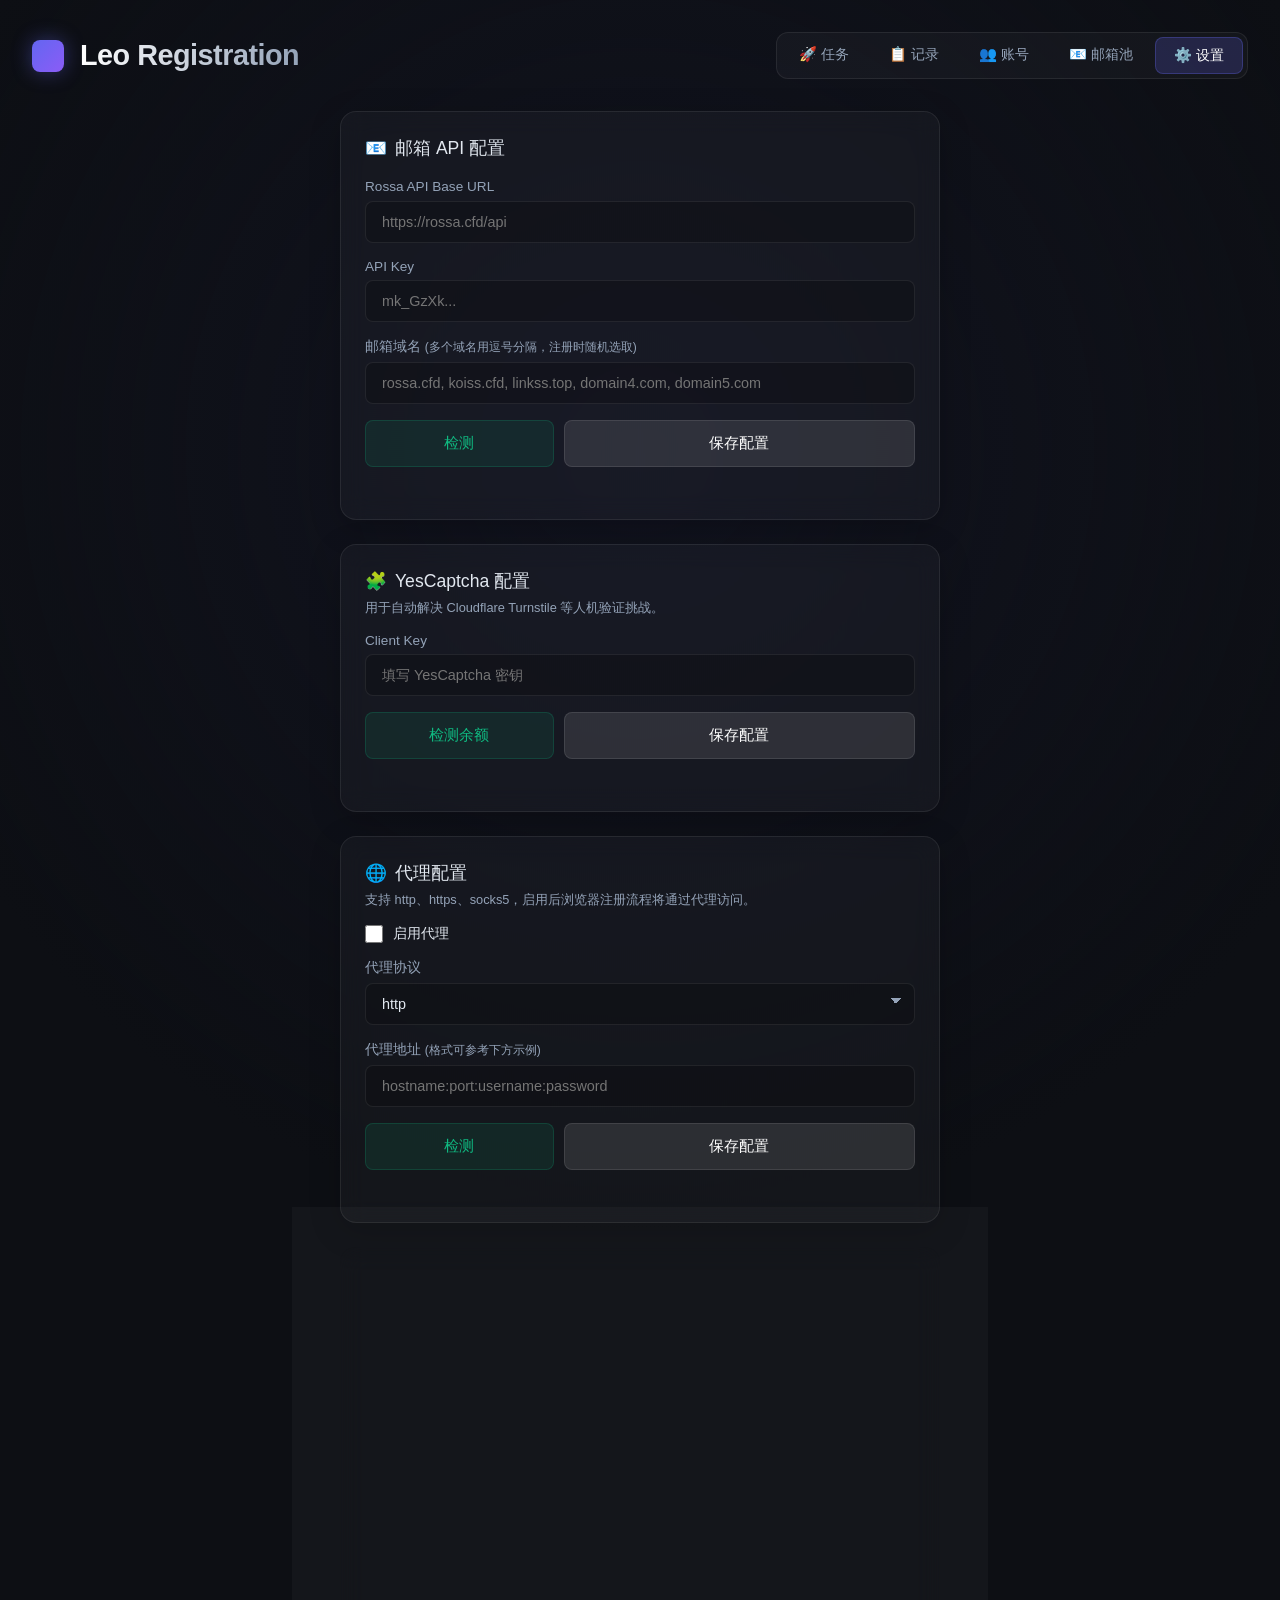
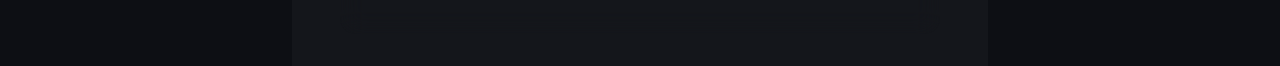
==== static/settings.html @ 6fba9e3c "Initial project import with cloakbrowser mode" ====
<!DOCTYPE html>
<html lang="zh-CN">
<head>
    <meta charset="UTF-8">
    <meta name="viewport" content="width=device-width, initial-scale=1.0">
    <title>设置 - Leo 注册枢纽</title>
    <link rel="stylesheet" href="style.css">
</head>
<body>
    <div class="glass-bg"></div>
    <div class="container">
        <header>
            <div class="header-row">
                <div class="logo-box">
                    <div class="logo-icon"></div>
                    <h1>Leo Registration</h1>
                </div>
                <nav class="nav-links">
                    <a href="/" class="nav-link">🚀 任务</a>
                    <a href="/records.html" class="nav-link">📋 记录</a>
                    <a href="/accounts.html" class="nav-link">👥 账号</a>
                    <a href="/custom_emails.html" class="nav-link">📧 邮箱池</a>
                    <a href="/settings.html" class="nav-link active">⚙️ 设置</a>
                </nav>
            </div>
        </header>

        <div class="settings-layout">
            <!-- Email Config -->
            <div class="card glass-card">
                <h2><span class="icon">📧</span> 邮箱 API 配置</h2>
                <div class="form-group">
                    <label>Rossa API Base URL</label>
                    <input type="text" id="api_base" placeholder="https://rossa.cfd/api">
                </div>
                <div class="form-group">
                    <label>API Key</label>
                    <input type="password" id="api_key" placeholder="mk_GzXk...">
                </div>
                <div class="form-group">
                    <label>邮箱域名 <span style="font-size:12px;color:var(--text-secondary)">(多个域名用逗号分隔，注册时随机选取)</span></label>
                    <input type="text" id="email_domains" placeholder="rossa.cfd, koiss.cfd, linkss.top, domain4.com, domain5.com">
                </div>
                <div style="display: flex; gap: 10px;">
                    <button class="btn secondary" id="test-config-btn" style="flex: 1;">检测</button>
                    <button class="btn primary" id="save-config-btn" style="flex: 2;">保存配置</button>
                </div>
                <div class="status-msg" id="config-status"></div>
            </div>

            <!-- YesCaptcha Config -->
            <div class="card glass-card">
                <h2><span class="icon">🧩</span> YesCaptcha 配置</h2>
                <p class="card-desc">用于自动解决 Cloudflare Turnstile 等人机验证挑战。</p>
                <div class="form-group">
                    <label>Client Key</label>
                    <input type="password" id="yescaptcha_key" placeholder="填写 YesCaptcha 密钥">
                </div>
                <div style="display: flex; gap: 10px;">
                    <button class="btn secondary" id="test-captcha-btn" style="flex: 1;">检测余额</button>
                    <button class="btn primary" id="save-captcha-btn" style="flex: 2;">保存配置</button>
                </div>
                <div class="status-msg" id="captcha-status"></div>
            </div>



            <!-- Proxy Config -->
            <div class="card glass-card">
                <h2><span class="icon">🌐</span> 代理配置</h2>
                <p class="card-desc">支持 http、https、socks5，启用后浏览器注册流程将通过代理访问。</p>
                <label class="proxy-toggle-row">
                    <input type="checkbox" id="proxy_enabled">
                    <span>启用代理</span>
                </label>
                <div class="form-group">
                    <label>代理协议</label>
                    <select id="proxy_scheme">
                        <option value="http">http</option>
                        <option value="https">https</option>
                        <option value="socks5">socks5</option>
                    </select>
                </div>
                <div class="form-group">
                    <label>代理地址 <span style="font-size:12px;color:var(--text-secondary)">(格式可参考下方示例)</span></label>
                    <input type="text" id="proxy_url" list="proxy-format-list" placeholder="hostname:port:username:password" autocomplete="off">
                    <datalist id="proxy-format-list">
                        <option value="hostname:port:username:password"></option>
                        <option value="socks5://username:password@host:port"></option>
                        <option value="username:password@hostname:port"></option>
                        <option value="hostname:port@username:password"></option>
                    </datalist>
                </div>
                <div style="display: flex; gap: 10px;">
                    <button class="btn secondary" id="test-proxy-btn" style="flex: 1;">检测</button>
                    <button class="btn primary" id="save-proxy-btn" style="flex: 2;">保存配置</button>
                </div>
                <div class="status-msg" id="proxy-status"></div>
            </div>

            <!-- Auto Import Token Pool Config -->
            <div class="card glass-card">
                <h2><span class="icon">📥</span> 自动入池配置</h2>
                <p class="card-desc">注册成功后，自动将 Cookie 导入指定的 Token 池。</p>
                <label class="proxy-toggle-row">
                    <input type="checkbox" id="auto_import_enabled">
                    <span>启用自动入池</span>
                </label>
                <div class="form-group">
                    <label>Token 池 API 地址</label>
                    <input type="text" id="pool_api_url" placeholder="http://127.0.0.1:8787/api/v1/tokens/import-cookie">
                </div>
                <div class="form-group">
                    <label>Token 池导入密钥</label>
                    <input type="password" id="pool_api_key" placeholder="填写导入密钥...">
                </div>

                <button class="btn primary action" id="save-pool-btn">保存入池配置</button>
                <div class="status-msg" id="pool-status"></div>
            </div>
        </div>
    </div>
    <script>
    document.addEventListener("DOMContentLoaded", () => {
        const apiBaseInput = document.getElementById("api_base");
        const apiKeyInput = document.getElementById("api_key");
        const emailDomainsInput = document.getElementById("email_domains");
        const proxyEnabledInput = document.getElementById("proxy_enabled");
        const proxySchemeInput = document.getElementById("proxy_scheme");
        const proxyUrlInput = document.getElementById("proxy_url");
        const poolApiUrlInput = document.getElementById("pool_api_url");
        const poolApiKeyInput = document.getElementById("pool_api_key");
        const autoImportEnabledInput = document.getElementById("auto_import_enabled");
        
        const configStatus = document.getElementById("config-status");
        const captchaStatus = document.getElementById("captcha-status");
        const proxyStatus = document.getElementById("proxy-status");
        const poolStatus = document.getElementById("pool-status");

        // Load config
        fetch("/api/config").then(r => r.json()).then(data => {
            apiBaseInput.value = data.api_base || "https://rossa.cfd/api";
            apiKeyInput.value = data.api_key || "";
            // 优先加载 email_domains，兼容只有 email_domain 的旧配置
            emailDomainsInput.value = data.email_domains || data.email_domain || "rossa.cfd";
            
            const yescaptchaKeyInput = document.getElementById("yescaptcha_key");
            yescaptchaKeyInput.value = data.yescaptcha_key || "";
            
            proxyEnabledInput.checked = Boolean(data.proxy_enabled);
            proxySchemeInput.value = data.proxy_scheme || "http";
            proxyUrlInput.value = data.proxy_url || "";
            
            poolApiUrlInput.value = data.pool_api_url || "";
            poolApiKeyInput.value = data.pool_api_key || "";
            autoImportEnabledInput.checked = Boolean(data.auto_import_enabled);
        });

        function showStatus(el, msg, ok) {
            el.style.color = ok ? "var(--success)" : "var(--danger)";
            el.textContent = msg;
        }

        function saveAllConfig() {
            return fetch("/api/config", {
                method: "POST",
                headers: {"Content-Type": "application/json"},
                body: JSON.stringify({
                    api_base: apiBaseInput.value,
                    api_key: apiKeyInput.value,
                    email_domain: emailDomainsInput.value.split(",")[0].trim() || "rossa.cfd",
                    email_domains: emailDomainsInput.value,
                    yescaptcha_key: document.getElementById("yescaptcha_key").value,
                    proxy_enabled: proxyEnabledInput.checked,
                    proxy_scheme: proxySchemeInput.value,
                    proxy_url: proxyUrlInput.value,
                    pool_api_url: poolApiUrlInput.value,
                    pool_api_key: poolApiKeyInput.value,
                    auto_import_enabled: autoImportEnabledInput.checked,
                })
            }).then(r => r.json());
        }

        // Test Email API
        document.getElementById("test-config-btn").addEventListener("click", () => {
            const btn = document.getElementById("test-config-btn");
            if (!apiBaseInput.value || !apiKeyInput.value) {
                showStatus(configStatus, "请先填写 URL 和 Key", false);
                return;
            }
            btn.disabled = true; btn.textContent = "检测中...";
            fetch("/api/test-config", {
                method: "POST",
                headers: {"Content-Type": "application/json"},
                body: JSON.stringify({ api_base: apiBaseInput.value, api_key: apiKeyInput.value })
            }).then(r => r.json()).then(data => {
                btn.disabled = false; btn.textContent = "检测";
                showStatus(configStatus, data.valid ? "✅ " + data.message : "❌ " + data.message, data.valid);
            }).catch(() => { btn.disabled = false; btn.textContent = "检测"; showStatus(configStatus, "❌ 网络错误", false); });
        });

        document.getElementById("save-config-btn").addEventListener("click", () => {
            saveAllConfig().then(() => {
                showStatus(configStatus, "✅ 配置已保存", true);
                setTimeout(() => configStatus.textContent = "", 2000);
            });
        });

        // Test YesCaptcha
        document.getElementById("test-captcha-btn").addEventListener("click", () => {
            const btn = document.getElementById("test-captcha-btn");
            const yescaptchaKeyInput = document.getElementById("yescaptcha_key");
            if (!yescaptchaKeyInput.value) {
                showStatus(captchaStatus, "请先填写 Client Key", false);
                return;
            }
            btn.disabled = true; btn.textContent = "检测中...";
            fetch("/api/test-captcha-config", {
                method: "POST",
                headers: {"Content-Type": "application/json"},
                body: JSON.stringify({ yescaptcha_key: yescaptchaKeyInput.value })
            }).then(r => r.json()).then(data => {
                btn.disabled = false; btn.textContent = "检测余额";
                showStatus(captchaStatus, data.valid ? "✅ " + data.message : "❌ " + data.message, data.valid);
            }).catch(() => { btn.disabled = false; btn.textContent = "检测余额"; showStatus(captchaStatus, "❌ 网络错误", false); });
        });

        document.getElementById("save-captcha-btn").addEventListener("click", () => {
            saveAllConfig().then(() => {
                showStatus(captchaStatus, "✅ 配置已保存", true);
                setTimeout(() => captchaStatus.textContent = "", 2000);
            });
        });



        proxySchemeInput.addEventListener("change", () => {
            if (!proxyUrlInput.value) {
                proxyUrlInput.placeholder = proxySchemeInput.value === "socks5"
                    ? "socks5://username:password@host:port"
                    : "hostname:port:username:password";
            }
        });

        document.getElementById("test-proxy-btn").addEventListener("click", () => {
            const btn = document.getElementById("test-proxy-btn");
            if (!proxyUrlInput.value.trim()) {
                showStatus(proxyStatus, "请先填写代理地址", false);
                return;
            }
            btn.disabled = true; btn.textContent = "检测中...";
            fetch("/api/test-proxy", {
                method: "POST",
                headers: {"Content-Type": "application/json"},
                body: JSON.stringify({
                    proxy_scheme: proxySchemeInput.value,
                    proxy_url: proxyUrlInput.value,
                })
            }).then(r => r.json()).then(data => {
                btn.disabled = false; btn.textContent = "检测";
                showStatus(proxyStatus, data.valid ? "✅ " + data.message : "❌ " + data.message, data.valid);
            }).catch(() => {
                btn.disabled = false; btn.textContent = "检测";
                showStatus(proxyStatus, "❌ 网络错误", false);
            });
        });

        document.getElementById("save-proxy-btn").addEventListener("click", () => {
            saveAllConfig().then(() => {
                showStatus(proxyStatus, "✅ 配置已保存", true);
                setTimeout(() => proxyStatus.textContent = "", 2000);
            });
        });

        document.getElementById("save-pool-btn").addEventListener("click", () => {
            saveAllConfig().then(() => {
                showStatus(poolStatus, "✅ 配置已保存", true);
                setTimeout(() => poolStatus.textContent = "", 2000);
            });
        });
    });
    </script>
</body>
</html>
---- static/style.css ----
:root {
    --bg-color: #0d0f14;
    --text-primary: #e2e8f0;
    --text-secondary: #94a3b8;
    --card-bg: rgba(255, 255, 255, 0.03);
    --card-border: rgba(255, 255, 255, 0.08);
    --primary-color: #6366f1;
    --primary-hover: #4f46e5;
    --accent: #8b5cf6;
    --terminal-bg: #090a0f;
    --success: #10b981;
    --danger: #ef4444;
    --warning: #f59e0b;
}

* {
    box-sizing: border-box;
    margin: 0;
    padding: 0;
    font-family: 'Inter', -apple-system, BlinkMacSystemFont, "Segoe UI", Roboto, sans-serif;
}

body {
    background-color: var(--bg-color);
    color: var(--text-primary);
    min-height: 100vh;
    position: relative;
    overflow-x: hidden;
}

.glass-bg {
    position: fixed;
    top: -50%;
    left: -50%;
    width: 200%;
    height: 200%;
    background: radial-gradient(circle at 50% 50%, rgba(99, 102, 241, 0.05) 0%, rgba(13, 15, 20, 1) 50%);
    z-index: -1;
    pointer-events: none;
}

.container {
    max-width: 1400px;
    margin: 0 auto;
    padding: 2rem;
}

/* ─── Header ─── */
header {
    margin-bottom: 2rem;
}

.header-row {
    display: flex;
    align-items: center;
    justify-content: space-between;
}

.logo-box {
    display: flex;
    align-items: center;
    gap: 1rem;
}

.logo-icon {
    width: 32px;
    height: 32px;
    background: linear-gradient(135deg, var(--primary-color), var(--accent));
    border-radius: 8px;
    box-shadow: 0 0 20px rgba(99, 102, 241, 0.4);
}

h1 {
    font-size: 1.8rem;
    font-weight: 600;
    letter-spacing: -0.5px;
    background: linear-gradient(to right, #fff, #94a3b8);
    -webkit-background-clip: text;
    -webkit-text-fill-color: transparent;
}

/* ─── Navigation ─── */
.nav-links {
    display: flex;
    gap: 4px;
    background: rgba(255,255,255,0.03);
    border: 1px solid var(--card-border);
    border-radius: 12px;
    padding: 4px;
}

.nav-link {
    text-decoration: none;
    color: var(--text-secondary);
    padding: 8px 18px;
    border-radius: 8px;
    font-size: 0.9rem;
    font-weight: 500;
    transition: all 0.2s;
}

.nav-link:hover {
    color: var(--text-primary);
    background: rgba(255,255,255,0.06);
}

.nav-link.active {
    color: white;
    background: rgba(99, 102, 241, 0.2);
    border: 1px solid rgba(99, 102, 241, 0.3);
}

/* ─── Grid Layout (Home) ─── */
.grid-layout {
    display: grid;
    grid-template-columns: 350px 1fr;
    gap: 1.5rem;
    height: calc(100vh - 120px);
}

.left-col {
    display: flex;
    flex-direction: column;
    gap: 1.5rem;
    overflow-y: auto;
    padding-right: 4px;
}

.right-col {
    display: flex;
    flex-direction: column;
    min-height: 0;
}

/* ─── Settings Layout ─── */
.settings-layout {
    max-width: 600px;
    margin: 0 auto;
    display: flex;
    flex-direction: column;
    gap: 1.5rem;
}

.card-desc {
    color: var(--text-secondary);
    font-size: 0.8rem;
    margin: -0.8rem 0 1rem;
}

/* ─── Records Layout ─── */
.records-layout {
    display: flex;
    flex-direction: column;
    height: calc(100vh - 120px);
}

.records-toolbar {
    display: flex;
    align-items: center;
    justify-content: space-between;
    margin-bottom: 1rem;
    flex-wrap: wrap;
    gap: 0.5rem;
}

.records-toolbar h2 {
    margin-bottom: 0;
}

.toolbar-actions {
    display: flex;
    align-items: center;
    gap: 8px;
}

.checkbox-label {
    display: flex;
    align-items: center;
    gap: 6px;
    font-size: 0.85rem;
    color: var(--text-secondary);
    cursor: pointer;
}

.checkbox-label input[type="checkbox"] {
    width: 16px;
    height: 16px;
    accent-color: var(--primary-color);
}

.btn-sm {
    padding: 6px 14px;
    border-radius: 6px;
    border: none;
    font-size: 0.8rem;
    font-weight: 500;
    cursor: pointer;
    transition: all 0.2s;
}

.btn-sm.primary {
    background: rgba(99,102,241,0.15);
    color: var(--primary-color);
    border: 1px solid rgba(99,102,241,0.25);
}
.btn-sm.primary:hover { background: rgba(99,102,241,0.25); }

.btn-sm.success {
    background: rgba(16,185,129,0.15);
    color: var(--success);
    border: 1px solid rgba(16,185,129,0.25);
}
.btn-sm.success:hover { background: rgba(16,185,129,0.25); }

.btn-sm.danger {
    background: rgba(239,68,68,0.15);
    color: var(--danger);
    border: 1px solid rgba(239,68,68,0.25);
}
.btn-sm.danger:hover { background: rgba(239,68,68,0.25); }

.btn-sm:disabled {
    opacity: 0.4;
    cursor: not-allowed;
}

.records-list {
    flex: 1;
    overflow-y: auto;
    display: flex;
    flex-direction: column;
    gap: 6px;
}

.record-item {
    display: flex;
    align-items: center;
    gap: 12px;
    padding: 12px 14px;
    border-radius: 10px;
    background: rgba(0, 0, 0, 0.25);
    border: 1px solid rgba(255,255,255,0.05);
    transition: border-color 0.2s;
}

.record-item:hover {
    border-color: rgba(255,255,255,0.12);
}

.record-check input[type="checkbox"] {
    width: 16px;
    height: 16px;
    accent-color: var(--primary-color);
    cursor: pointer;
}

.record-info {
    flex: 1;
    display: flex;
    flex-direction: column;
    gap: 3px;
}

.record-main {
    display: flex;
    align-items: center;
    gap: 10px;
}

.record-meta {
    font-size: 0.75rem;
    color: var(--text-secondary);
}

.record-meta .ok { color: var(--success); font-weight: 600; }
.record-meta .fail { color: var(--danger); font-weight: 600; }

/* ─── Glassmorphism Cards ─── */
.glass-card {
    background: var(--card-bg);
    border: 1px solid var(--card-border);
    border-radius: 16px;
    padding: 1.5rem;
    backdrop-filter: blur(12px);
    -webkit-backdrop-filter: blur(12px);
    box-shadow: 0 8px 32px 0 rgba(0, 0, 0, 0.2);
    transition: transform 0.2s ease, box-shadow 0.2s ease;
}

.glass-card:hover {
    border-color: rgba(255, 255, 255, 0.12);
}

.glass-card h2 {
    font-size: 1.1rem;
    font-weight: 500;
    margin-bottom: 1.2rem;
    display: flex;
    align-items: center;
    gap: 0.5rem;
}

.view-all {
    margin-left: auto;
    font-size: 0.75rem;
    color: var(--primary-color);
    text-decoration: none;
    font-weight: 400;
}
.view-all:hover { text-decoration: underline; }

/* ─── Queue Stats ─── */
.queue-stats {
    display: grid;
    grid-template-columns: repeat(4, 1fr);
    gap: 8px;
}

.stat-item {
    text-align: center;
    padding: 10px 0;
    border-radius: 10px;
    background: rgba(0,0,0,0.2);
}

.stat-value {
    display: block;
    font-size: 1.6rem;
    font-weight: 700;
    color: var(--text-primary);
}

.stat-label {
    font-size: 0.7rem;
    color: var(--text-secondary);
    text-transform: uppercase;
    letter-spacing: 0.5px;
}

.running-pulse {
    color: var(--primary-color) !important;
    animation: pulse-badge 1.5s infinite;
}

/* ─── Forms ─── */
.form-group {
    display: flex;
    flex-direction: column;
    gap: 0.4rem;
    margin-bottom: 1rem;
}

label {
    font-size: 0.85rem;
    color: var(--text-secondary);
}

input,
select,
textarea {
    background: rgba(0, 0, 0, 0.2);
    border: 1px solid var(--card-border);
    border-radius: 8px;
    padding: 0.75rem 1rem;
    color: var(--text-primary);
    font-size: 0.9rem;
    outline: none;
    transition: border-color 0.2s;
}

textarea {
    resize: vertical;
    min-height: 120px;
    line-height: 1.45;
}

select {
    appearance: none;
    cursor: pointer;
    background-image: linear-gradient(45deg, transparent 50%, var(--text-secondary) 50%), linear-gradient(135deg, var(--text-secondary) 50%, transparent 50%);
    background-position: calc(100% - 18px) calc(50% - 3px), calc(100% - 12px) calc(50% - 3px);
    background-size: 6px 6px, 6px 6px;
    background-repeat: no-repeat;
}

select option {
    background: #111827;
    color: var(--text-primary);
}

input:focus,
select:focus,
textarea:focus {
    border-color: var(--primary-color);
    box-shadow: 0 0 0 2px rgba(99, 102, 241, 0.2);
}

.mini-hint {
    color: var(--text-dim);
    font-size: 0.75rem;
    line-height: 1.35;
}

.proxy-toggle-row {
    display: flex;
    align-items: center;
    gap: 10px;
    margin-bottom: 1rem;
    color: var(--text-primary);
    cursor: pointer;
}

.proxy-toggle-row input[type="checkbox"] {
    width: 18px;
    height: 18px;
    accent-color: var(--primary-color);
}

.status-msg {
    min-height: 20px;
    margin-top: 10px;
    font-size: 0.85rem;
}

/* ─── Buttons ─── */
.btn {
    width: 100%;
    padding: 0.75rem;
    border-radius: 8px;
    border: none;
    font-size: 0.95rem;
    font-weight: 500;
    cursor: pointer;
    transition: all 0.2s;
    display: flex;
    align-items: center;
    justify-content: center;
    gap: 0.5rem;
}

.btn.primary {
    background: rgba(255,255,255,0.1);
    color: white;
    border: 1px solid rgba(255,255,255,0.1);
}
.btn.primary:hover { background: rgba(255,255,255,0.15); }

.btn.action {
    background: linear-gradient(135deg, var(--primary-color), var(--accent));
    color: white;
    box-shadow: 0 4px 15px rgba(99, 102, 241, 0.3);
}
.btn.action:hover {
    box-shadow: 0 6px 20px rgba(99, 102, 241, 0.5);
    transform: translateY(-1px);
}

.btn.secondary {
    background: rgba(16, 185, 129, 0.1);
    color: var(--success);
    border: 1px solid rgba(16, 185, 129, 0.2);
}
.btn.secondary:hover { background: rgba(16, 185, 129, 0.2); }

.btn:disabled {
    opacity: 0.5;
    cursor: not-allowed;
    transform: none !important;
}

/* ─── Task List (Home mini) ─── */
.task-list {
    flex: 1;
    overflow-y: auto;
    display: flex;
    flex-direction: column;
    gap: 8px;
}

.empty-hint {
    color: var(--text-secondary);
    text-align: center;
    padding: 1.5rem 0;
    font-size: 0.9rem;
}

.task-item {
    display: flex;
    align-items: center;
    justify-content: space-between;
    padding: 10px 14px;
    border-radius: 10px;
    background: rgba(0, 0, 0, 0.25);
    border: 1px solid rgba(255,255,255,0.05);
    transition: border-color 0.2s;
}

.task-item:hover { border-color: rgba(255,255,255,0.12); }

.task-item.active-task {
    border-color: var(--primary-color);
    background: rgba(99, 102, 241, 0.1);
}

.task-item .task-left {
    display: flex;
    flex-direction: column;
    gap: 2px;
}

.task-item .task-id,
.record-main .task-id {
    font-size: 0.9rem;
    font-weight: 500;
}

.task-item .task-meta {
    font-size: 0.75rem;
    color: var(--text-secondary);
}

.task-item .task-right {
    display: flex;
    align-items: center;
    gap: 8px;
}

.task-item .task-counts {
    font-size: 0.75rem;
    color: var(--text-secondary);
    text-align: right;
}

.task-item .task-counts .ok { color: var(--success); font-weight: 600; }
.task-item .task-counts .fail { color: var(--danger); font-weight: 600; }

.badge {
    display: inline-block;
    padding: 3px 10px;
    border-radius: 20px;
    font-size: 0.7rem;
    font-weight: 600;
    text-transform: uppercase;
    letter-spacing: 0.5px;
}

.badge.running {
    background: rgba(99, 102, 241, 0.15);
    color: var(--primary-color);
    border: 1px solid rgba(99, 102, 241, 0.3);
    animation: pulse-badge 1.5s infinite;
}

.badge.completed {
    background: rgba(16, 185, 129, 0.15);
    color: var(--success);
    border: 1px solid rgba(16, 185, 129, 0.25);
}

.badge.pending {
    background: rgba(245, 158, 11, 0.15);
    color: var(--warning);
    border: 1px solid rgba(245, 158, 11, 0.25);
}

.badge.stopping {
    background: rgba(245, 158, 11, 0.15);
    color: var(--warning);
    border: 1px solid rgba(245, 158, 11, 0.25);
    animation: pulse-badge 1.5s infinite;
}

.badge.stopped {
    background: rgba(239, 68, 68, 0.1);
    color: #f87171;
    border: 1px solid rgba(239, 68, 68, 0.2);
}

@keyframes pulse-badge {
    0%, 100% { opacity: 1; }
    50% { opacity: 0.5; }
}

/* ─── Terminal ─── */
.terminal-card {
    flex: 1;
    display: flex;
    flex-direction: column;
    padding: 0;
    overflow: hidden;
    min-height: 0;
}

.terminal-card.fullscreen {
    position: fixed;
    top: 2rem;
    left: 2rem;
    right: 2rem;
    bottom: 2rem;
    z-index: 1000;
}

.terminal-header {
    background: rgba(0,0,0,0.3);
    padding: 0.75rem 1rem;
    display: flex;
    align-items: center;
    border-bottom: 1px solid var(--card-border);
}

.circles {
    display: flex;
    gap: 6px;
    margin-right: 1rem;
}

.circle {
    width: 12px;
    height: 12px;
    border-radius: 50%;
}
.circle.red { background: #ff5f56; }
.circle.yellow { background: #ffbd2e; }
.circle.green { background: #27c93f; }

.terminal-title {
    font-size: 0.85rem;
    color: var(--text-secondary);
    font-family: monospace;
}

.terminal-body {
    flex: 1;
    background: var(--terminal-bg);
    padding: 1rem;
    overflow-y: auto;
    font-family: 'Consolas', 'Courier New', monospace;
    font-size: 0.85rem;
    line-height: 1.5;
    color: #a8b2c4;
}

.log-line {
    margin-bottom: 0.2rem;
    word-break: break-all;
}

.log-line.sys { color: var(--text-secondary); font-style: italic; }
.log-line.success { color: var(--success); }
.log-line.error { color: var(--danger); }
.log-line.info { color: #60a5fa; }

.status-msg {
    margin-top: 0.5rem;
    font-size: 0.8rem;
    text-align: center;
    color: var(--success);
}

/* ─── Toggle Switch ─── */
.toggle-row {
    display: flex;
    align-items: center;
    justify-content: space-between;
    margin-bottom: 1rem;
    padding: 8px 0;
}

.toggle-label {
    font-size: 0.85rem;
    color: var(--text-secondary);
}

.switch {
    position: relative;
    display: inline-block;
    width: 44px;
    height: 24px;
}

.switch input {
    opacity: 0;
    width: 0;
    height: 0;
}

.slider {
    position: absolute;
    cursor: pointer;
    inset: 0;
    background: rgba(255,255,255,0.1);
    border-radius: 24px;
    border: 1px solid rgba(255,255,255,0.1);
    transition: 0.3s;
}

.slider::before {
    content: "";
    position: absolute;
    height: 18px;
    width: 18px;
    left: 2px;
    bottom: 2px;
    background: var(--text-secondary);
    border-radius: 50%;
    transition: 0.3s;
}

.switch input:checked + .slider {
    background: rgba(99, 102, 241, 0.3);
    border-color: rgba(99, 102, 241, 0.5);
}

.switch input:checked + .slider::before {
    transform: translateX(20px);
    background: var(--primary-color);
    box-shadow: 0 0 8px rgba(99, 102, 241, 0.5);
}

/* ─── Accounts Layout ─── */
.accounts-layout {
    display: grid;
    grid-template-columns: 380px 1fr;
    gap: 1.5rem;
    height: calc(100vh - 120px);
}

@media (max-width: 900px) {
    .accounts-layout {
        grid-template-columns: 1fr;
        height: auto;
    }

    .custom-email-config {
        grid-template-columns: 1fr;
    }

    .custom-email-actions {
        grid-template-columns: 1fr;
    }

    .custom-email-stats {
        grid-template-columns: repeat(2, minmax(0, 1fr));
    }

    .custom-email-table-header {
        align-items: flex-start;
        flex-direction: column;
    }

    .custom-email-table-actions {
        width: 100%;
        flex-wrap: wrap;
    }

    .custom-email-table-wrap {
        max-height: none;
    }
}

#add-account-card textarea:focus {
    border-color: var(--primary-color);
    box-shadow: 0 0 0 2px rgba(99, 102, 241, 0.2);
}

.accounts-list {
    flex: 1;
    overflow-y: auto;
    display: flex;
    flex-direction: column;
    gap: 8px;
}

/* ─── Custom Email Pool ─── */
.custom-email-shell {
    max-width: 1180px;
    margin: 0 auto;
    display: flex;
    flex-direction: column;
    gap: 1.5rem;
}

.custom-email-config,
.custom-email-table-card {
    padding: 1.5rem;
}

.custom-email-config {
    display: grid;
    grid-template-columns: minmax(620px, 1fr) 184px;
    gap: 1.5rem;
    align-items: start;
}

.custom-email-config-main {
    min-width: 0;
}

.custom-email-config-main h2,
.custom-email-table-header h2 {
    margin-bottom: 0.45rem;
}

.custom-email-config-main #custom-email-text {
    width: 100%;
    min-height: 156px;
    display: block;
    resize: vertical;
    font-family: Consolas, "SFMono-Regular", monospace;
    line-height: 1.55;
    color: #cbd5e1;
    background: rgba(4, 8, 17, 0.42);
    border-color: rgba(148, 163, 184, 0.18);
    overflow: auto;
    white-space: pre;
}

.custom-email-config-main #custom-email-text::placeholder {
    color: rgba(148, 163, 184, 0.55);
}

.custom-email-input-meta {
    display: flex;
    justify-content: space-between;
    gap: 1rem;
    margin-top: 0.45rem;
    color: var(--text-dim);
    font-size: 0.74rem;
}

.custom-email-actions {
    display: grid;
    grid-template-columns: repeat(3, minmax(0, 1fr));
    gap: 0.75rem;
    margin-top: 0.85rem;
}

.custom-email-actions .btn {
    min-height: 48px;
}

.custom-email-stats {
    display: grid;
    grid-template-columns: repeat(2, 88px);
    gap: 0.6rem;
}

.email-stat-card {
    min-height: 76px;
    padding: 0.8rem 0.6rem;
    border: 1px solid var(--card-border);
    border-radius: 8px;
    background: rgba(0, 0, 0, 0.18);
    display: flex;
    flex-direction: column;
    align-items: center;
    justify-content: center;
}

.email-stat-card strong {
    color: var(--text-primary);
    font-size: 1.25rem;
    line-height: 1.1;
}

.email-stat-card span {
    color: var(--text-secondary);
    font-size: 0.72rem;
    margin-top: 0.35rem;
}

.custom-email-table-header {
    display: flex;
    align-items: center;
    justify-content: space-between;
    gap: 1rem;
    margin-bottom: 1rem;
}

.custom-email-table-actions {
    display: flex;
    align-items: center;
    gap: 0.65rem;
    color: var(--text-secondary);
    font-size: 0.85rem;
}

.custom-email-table-wrap {
    overflow: auto;
    max-height: calc(100vh - 390px);
    min-height: 320px;
}

.custom-email-table {
    width: 100%;
    border-collapse: collapse;
    table-layout: fixed;
}

.custom-email-table th,
.custom-email-table td {
    padding: 0.88rem 0.75rem;
    border-bottom: 1px solid var(--card-border);
    text-align: left;
    vertical-align: middle;
    color: var(--text-secondary);
    font-size: 0.84rem;
}

.custom-email-table th {
    color: var(--text-primary);
    font-weight: 600;
    background: rgba(13, 15, 20, 0.78);
    position: sticky;
    top: 0;
    z-index: 1;
}

.custom-email-table th:nth-child(1),
.custom-email-table td:nth-child(1) { width: 42px; }
.custom-email-table th:nth-child(2),
.custom-email-table td:nth-child(2) { width: 56px; }
.custom-email-table th:nth-child(3),
.custom-email-table td:nth-child(3) { width: 31%; }
.custom-email-table th:nth-child(4),
.custom-email-table td:nth-child(4) { width: 130px; }
.custom-email-table th:nth-child(6),
.custom-email-table td:nth-child(6) { width: 110px; }

.custom-email-table input[type="checkbox"] {
    width: 16px;
    height: 16px;
    accent-color: var(--accent);
    cursor: pointer;
}

.custom-email-table .email-cell {
    color: #a8b7ca;
    overflow-wrap: anywhere;
}

.custom-email-table .password-cell {
    color: #94a3b8;
    letter-spacing: 0.02em;
}

.custom-email-table .api-cell {
    font-family: Consolas, "SFMono-Regular", monospace;
    color: #9aa8bd;
    overflow-wrap: anywhere;
}

.custom-email-table tr.is-used td {
    color: #667085;
}

.custom-email-table tr.is-claimed td {
    color: #9ca3af;
    background: rgba(245, 158, 11, 0.04);
}

.custom-email-table .table-empty {
    text-align: center;
    padding: 3rem 1rem;
    color: var(--text-secondary);
}

.account-item {
    display: flex;
    align-items: flex-start;
    justify-content: space-between;
    padding: 14px 16px;
    border-radius: 12px;
    background: rgba(0, 0, 0, 0.25);
    border: 1px solid rgba(255,255,255,0.05);
    transition: border-color 0.2s, background 0.2s;
    gap: 12px;
}

.account-item:hover {
    border-color: rgba(255,255,255,0.12);
    background: rgba(0, 0, 0, 0.35);
}

.account-left {
    flex: 1;
    display: flex;
    flex-direction: column;
    gap: 4px;
    min-width: 0;
}

.account-main-row {
    display: flex;
    align-items: center;
    gap: 8px;
}

.account-status-dot {
    width: 8px;
    height: 8px;
    border-radius: 50%;
    flex-shrink: 0;
}

.account-status-dot.active-dot {
    background: var(--success);
    box-shadow: 0 0 6px rgba(16, 185, 129, 0.5);
}

.account-status-dot.inactive-dot {
    background: var(--text-secondary);
    opacity: 0.5;
}

.account-name {
    font-size: 0.95rem;
    font-weight: 600;
    color: var(--text-primary);
}

.account-email {
    font-size: 0.8rem;
    color: var(--text-secondary);
    opacity: 0.7;
}

.account-meta {
    font-size: 0.75rem;
    color: var(--text-secondary);
}

.account-meta .ok { color: var(--success); font-weight: 600; }

.invite-url-preview {
    color: var(--primary-color);
    opacity: 0.7;
    font-size: 0.7rem;
    cursor: help;
}

.account-notes {
    font-size: 0.75rem;
    color: var(--text-secondary);
    opacity: 0.6;
    font-style: italic;
    margin-top: 2px;
    white-space: nowrap;
    overflow: hidden;
    text-overflow: ellipsis;
    max-width: 400px;
}

.account-right {
    display: flex;
    align-items: center;
    gap: 6px;
    flex-shrink: 0;
}

.account-summary {
    display: flex;
    align-items: center;
}

/* ─── Modal Overlay ─── */
.modal-overlay {
    position: fixed;
    top: 0;
    left: 0;
    right: 0;
    bottom: 0;
    background: rgba(0, 0, 0, 0.7);
    backdrop-filter: blur(6px);
    -webkit-backdrop-filter: blur(6px);
    z-index: 1000;
    display: flex;
    align-items: center;
    justify-content: center;
    animation: fadeIn 0.2s ease;
}

@keyframes fadeIn {
    from { opacity: 0; }
    to { opacity: 1; }
}

.modal-content {
    width: 90%;
    max-width: 700px;
    max-height: 80vh;
    display: flex;
    flex-direction: column;
    animation: slideUp 0.25s ease;
}

@keyframes slideUp {
    from { transform: translateY(20px); opacity: 0; }
    to { transform: translateY(0); opacity: 1; }
}

.modal-header {
    display: flex;
    align-items: center;
    justify-content: space-between;
    margin-bottom: 1rem;
}

.modal-header h2 {
    margin-bottom: 0;
}

.modal-close {
    background: none;
    border: none;
    color: var(--text-secondary);
    font-size: 1.5rem;
    cursor: pointer;
    padding: 4px 8px;
    border-radius: 6px;
    transition: all 0.2s;
    line-height: 1;
}

.modal-close:hover {
    color: var(--text-primary);
    background: rgba(255,255,255,0.1);
}

.modal-stats {
    margin-bottom: 1rem;
}

.modal-stat-row {
    display: flex;
    gap: 12px;
}

.modal-stat-item {
    flex: 1;
    text-align: center;
    padding: 10px;
    border-radius: 10px;
    background: rgba(0,0,0,0.3);
}

.invitee-search-row {
    display: flex;
    gap: 10px;
    margin-bottom: 1rem;
}

.invitee-list {
    flex: 1;
    overflow-y: auto;
    display: flex;
    flex-direction: column;
    gap: 4px;
    max-height: 400px;
}

.invitee-item {
    display: flex;
    align-items: center;
    gap: 10px;
    padding: 8px 12px;
    border-radius: 8px;
    background: rgba(0,0,0,0.2);
    border: 1px solid rgba(255,255,255,0.04);
    transition: border-color 0.15s;
}

.invitee-item:hover {
    border-color: rgba(255,255,255,0.1);
}

.invitee-index {
    font-size: 0.7rem;
    color: var(--text-secondary);
    opacity: 0.5;
    min-width: 24px;
    text-align: center;
}

.invitee-info {
    flex: 1;
    display: flex;
    flex-direction: column;
    gap: 1px;
    min-width: 0;
}

.invitee-email {
    font-size: 0.85rem;
    font-weight: 500;
    color: var(--text-primary);
    white-space: nowrap;
    overflow: hidden;
    text-overflow: ellipsis;
}

.invitee-meta {
    font-size: 0.7rem;
    color: var(--text-secondary);
}

/* ─── Accordion Styles ─── */
.card-header {
    display: flex;
    justify-content: space-between;
    align-items: center;
    cursor: pointer;
    user-select: none;
    margin-bottom: 0;
}
.card-header h2 {
    margin-bottom: 0;
}
.card-toggle-icon {
    transition: transform 0.3s ease;
    color: var(--text-secondary);
    font-size: 0.9rem;
}
.card-content {
    margin-top: 1.5rem;
    transition: max-height 0.4s ease, opacity 0.4s ease, margin-top 0.4s ease;
    max-height: 1000px;
    opacity: 1;
    overflow: hidden;
}
.card-collapsed .card-content {
    max-height: 0;
    opacity: 0;
    margin-top: 0;
}
.card-collapsed .card-toggle-icon {
    transform: rotate(-90deg);
}

.mini-collapse {
    margin-top: 10px;
    margin-bottom: 1rem;
    border: 1px solid var(--card-border);
    border-radius: 8px;
    background: rgba(0, 0, 0, 0.12);
    overflow: hidden;
}

.mini-collapse-header {
    width: 100%;
    border: 0;
    background: transparent;
    color: var(--text-primary);
    padding: 0.75rem 1rem;
    display: flex;
    align-items: center;
    justify-content: space-between;
    cursor: pointer;
    font-weight: 600;
}

.mini-collapse-summary {
    color: var(--text-dim);
    font-size: 0.78rem;
    font-weight: 500;
}

.mini-collapse-content {
    padding: 0 1rem 1rem;
}

.mini-collapse.is-collapsed .mini-collapse-content {
    display: none;
}

.loop-account-modal-content {
    max-width: 560px;
}

.loop-account-order {
    display: flex;
    flex-direction: column;
    gap: 8px;
    margin: 1rem 0;
    max-height: 52vh;
    overflow-y: auto;
    padding-right: 4px;
}

.loop-account-row {
    display: grid;
    grid-template-columns: auto minmax(0, 1fr) auto;
    align-items: center;
    gap: 10px;
    padding: 10px;
    border: 1px solid var(--card-border);
    border-radius: 8px;
    background: rgba(255, 255, 255, 0.04);
}

.loop-account-name {
    overflow: hidden;
    text-overflow: ellipsis;
    white-space: nowrap;
    font-weight: 600;
}

.loop-account-url {
    margin-top: 2px;
    color: var(--text-dim);
    font-size: 0.72rem;
    overflow: hidden;
    text-overflow: ellipsis;
    white-space: nowrap;
}

.loop-account-actions {
    display: flex;
    gap: 6px;
}

.loop-account-actions .btn-sm {
    padding: 5px 9px;
}

.modal-actions {
    display: flex;
    justify-content: flex-end;
}
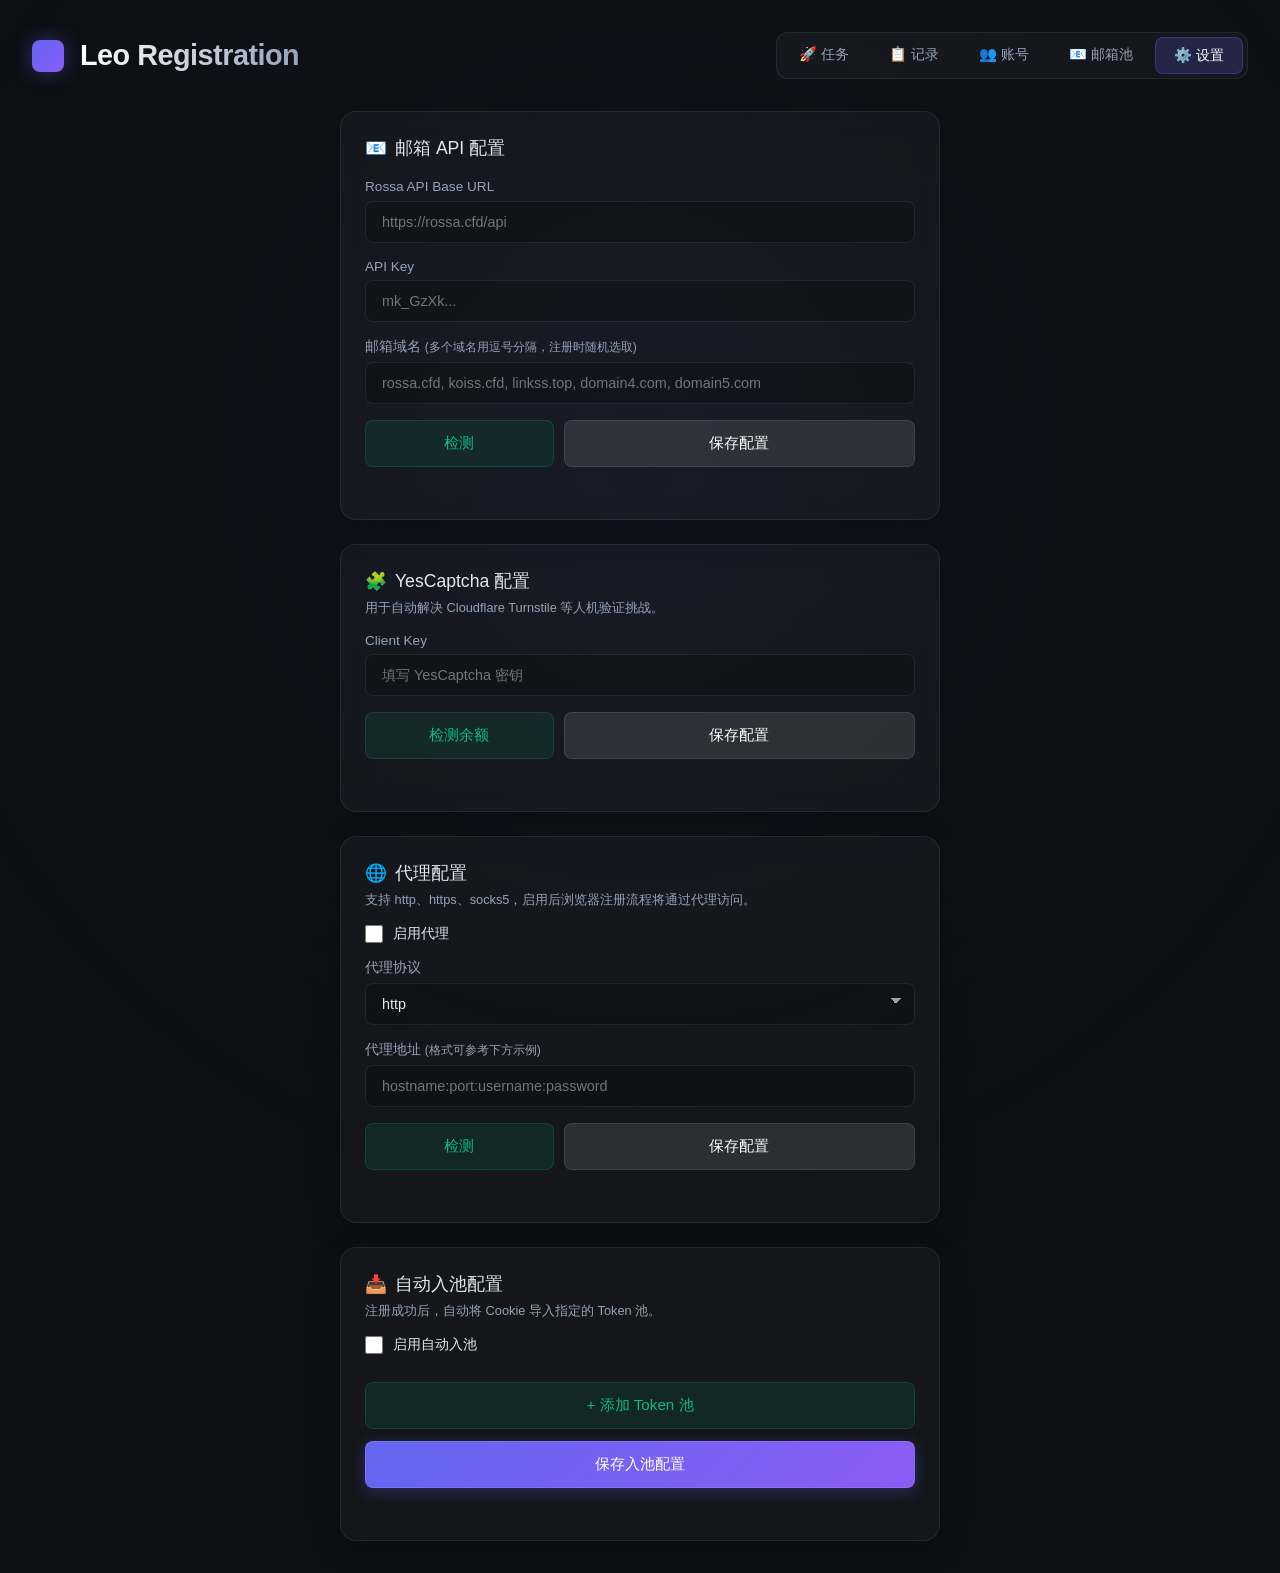
==== commit 4f395a5a: "Support multiple token pools" ====
--- a/static/settings.html
+++ b/static/settings.html
@@ -114,6 +114,8 @@
                     <label>Token 池导入密钥</label>
                     <input type="password" id="pool_api_key" placeholder="填写导入密钥...">
                 </div>
+                <div id="token-pools-list" style="display:flex;flex-direction:column;gap:12px;margin-bottom:12px;"></div>
+                <button class="btn secondary" id="add-pool-btn" type="button" style="width:100%;margin-bottom:12px;">+ 添加 Token 池</button>
 
                 <button class="btn primary action" id="save-pool-btn">保存入池配置</button>
                 <div class="status-msg" id="pool-status"></div>
@@ -130,12 +132,114 @@
         const proxyUrlInput = document.getElementById("proxy_url");
         const poolApiUrlInput = document.getElementById("pool_api_url");
         const poolApiKeyInput = document.getElementById("pool_api_key");
+        const tokenPoolsList = document.getElementById("token-pools-list");
+        const addPoolBtn = document.getElementById("add-pool-btn");
         const autoImportEnabledInput = document.getElementById("auto_import_enabled");
+        let tokenPools = [];
+        let collapsedPools = new Set();
+        let initializedPoolCollapse = new Set();
         
         const configStatus = document.getElementById("config-status");
         const captchaStatus = document.getElementById("captcha-status");
         const proxyStatus = document.getElementById("proxy-status");
         const poolStatus = document.getElementById("pool-status");
+
+        poolApiUrlInput.closest(".form-group").style.display = "none";
+        poolApiKeyInput.closest(".form-group").style.display = "none";
+
+        function newPool(index = tokenPools.length + 1) {
+            return {
+                id: `pool_${Date.now()}_${Math.random().toString(16).slice(2)}`,
+                name: `Token 池 ${index}`,
+                url: "",
+                key: "",
+                enabled: true,
+            };
+        }
+
+        function renderTokenPools() {
+            if (!tokenPools.length) tokenPools = [newPool(1)];
+            tokenPools.forEach(pool => {
+                if (!initializedPoolCollapse.has(pool.id)) {
+                    collapsedPools.add(pool.id);
+                    initializedPoolCollapse.add(pool.id);
+                }
+            });
+            tokenPoolsList.innerHTML = tokenPools.map((pool, index) => `
+                <div class="token-pool-item" data-index="${index}" data-id="${escapeHtml(pool.id || `pool_${index}`)}">
+                    <div class="token-pool-header pool-collapse-header">
+                        <div class="token-pool-summary">
+                            <div class="token-pool-title-row">
+                                <span class="token-pool-name">${escapeHtml(pool.name || `Token 池 ${index + 1}`)}</span>
+                                <span class="token-pool-status ${pool.enabled ? "" : "disabled"}">${pool.enabled ? "已启用" : "已禁用"}</span>
+                                <span class="token-pool-counts">成功 ${pool.success_count || 0} / 失败 ${pool.failure_count || 0}</span>
+                            </div>
+                            <div class="token-pool-url-summary">
+                                ${escapeHtml(pool.url || "未填写 API 地址")}
+                            </div>
+                        </div>
+                        <label class="token-pool-enable">
+                            <input type="checkbox" class="pool-enabled" ${pool.enabled ? "checked" : ""} title="启用/禁用此池">
+                            <span>${pool.enabled ? "启用" : "禁用"}</span>
+                        </label>
+                        <button class="btn secondary toggle-pool-collapse-btn token-pool-toggle" type="button">${collapsedPools.has(pool.id) ? "展开" : "收起"}</button>
+                    </div>
+                    <div class="pool-editor token-pool-editor" style="${collapsedPools.has(pool.id) ? "display:none;" : ""}">
+                        <div class="form-group">
+                            <label>名称</label>
+                            <input type="text" class="pool-name" value="${escapeHtml(pool.name || "")}" placeholder="Token 池 ${index + 1}">
+                        </div>
+                        <div class="form-group">
+                            <label>API 地址</label>
+                            <input type="text" class="pool-url" value="${escapeHtml(pool.url || "")}" placeholder="http://127.0.0.1:8787/api/v1/tokens/import-cookie">
+                        </div>
+                        <div class="form-group">
+                            <label>导入密钥</label>
+                            <div class="token-pool-secret-row">
+                                <input type="password" class="pool-key" value="${escapeHtml(pool.key || "")}" placeholder="填写导入密钥...">
+                                <button class="btn secondary toggle-pool-key-btn" type="button">显示</button>
+                            </div>
+                        </div>
+                        <div style="font-size:12px;color:var(--text-secondary);margin-bottom:10px;">
+                            成功 ${pool.success_count || 0} / 失败 ${pool.failure_count || 0}
+                            ${pool.last_error ? ` · 最近错误: ${escapeHtml(pool.last_error)}` : ""}
+                        </div>
+                        <button class="btn secondary remove-pool-btn" type="button" style="width:100%;">删除此池</button>
+                    </div>
+                </div>
+            `).join("");
+        }
+
+        function collectTokenPools(shouldRender = true) {
+            tokenPools = Array.from(tokenPoolsList.querySelectorAll(".token-pool-item")).map((el, index) => {
+                const old = tokenPools[index] || {};
+                return {
+                    id: old.id || `pool_${index + 1}`,
+                    name: el.querySelector(".pool-name").value.trim() || `Token 池 ${index + 1}`,
+                    url: el.querySelector(".pool-url").value.trim(),
+                    key: el.querySelector(".pool-key").value.trim(),
+                    enabled: el.querySelector(".pool-enabled").checked,
+                    success_count: old.success_count || 0,
+                    failure_count: old.failure_count || 0,
+                    last_success_at: old.last_success_at || "",
+                    last_failure_at: old.last_failure_at || "",
+                    last_error: old.last_error || "",
+                };
+            }).filter(pool => pool.url || pool.key);
+            if (!tokenPools.length) tokenPools = [newPool(1)];
+            if (shouldRender) renderTokenPools();
+            return tokenPools;
+        }
+
+        function escapeHtml(value) {
+            return String(value || "").replace(/[&<>"']/g, ch => ({
+                "&": "&amp;",
+                "<": "&lt;",
+                ">": "&gt;",
+                '"': "&quot;",
+                "'": "&#39;",
+            }[ch]));
+        }
 
         // Load config
         fetch("/api/config").then(r => r.json()).then(data => {
@@ -153,6 +257,16 @@
             
             poolApiUrlInput.value = data.pool_api_url || "";
             poolApiKeyInput.value = data.pool_api_key || "";
+            tokenPools = Array.isArray(data.token_pools) && data.token_pools.length
+                ? data.token_pools
+                : [{
+                    id: "legacy",
+                    name: "Token 池 1",
+                    url: data.pool_api_url || "",
+                    key: data.pool_api_key || "",
+                    enabled: Boolean(data.auto_import_enabled),
+                }];
+            renderTokenPools();
             autoImportEnabledInput.checked = Boolean(data.auto_import_enabled);
         });
 
@@ -174,8 +288,9 @@
                     proxy_enabled: proxyEnabledInput.checked,
                     proxy_scheme: proxySchemeInput.value,
                     proxy_url: proxyUrlInput.value,
-                    pool_api_url: poolApiUrlInput.value,
-                    pool_api_key: poolApiKeyInput.value,
+                    token_pools: collectTokenPools(),
+                    pool_api_url: tokenPools[0]?.url || poolApiUrlInput.value,
+                    pool_api_key: tokenPools[0]?.key || poolApiKeyInput.value,
                     auto_import_enabled: autoImportEnabledInput.checked,
                 })
             }).then(r => r.json());
@@ -272,6 +387,48 @@
             });
         });
 
+        addPoolBtn.addEventListener("click", () => {
+            collectTokenPools(false);
+            const pool = newPool(tokenPools.length + 1);
+            collapsedPools.add(pool.id);
+            initializedPoolCollapse.add(pool.id);
+            tokenPools.push(pool);
+            renderTokenPools();
+        });
+
+        tokenPoolsList.addEventListener("click", (event) => {
+            const collapseButton = event.target.closest(".toggle-pool-collapse-btn");
+            const header = event.target.closest(".pool-collapse-header");
+            if (collapseButton || (header && !event.target.classList.contains("pool-enabled"))) {
+                const item = event.target.closest(".token-pool-item");
+                const poolId = item.getAttribute("data-id");
+                collectTokenPools(false);
+                if (collapsedPools.has(poolId)) {
+                    collapsedPools.delete(poolId);
+                } else {
+                    collapsedPools.add(poolId);
+                }
+                renderTokenPools();
+                return;
+            }
+            if (event.target.classList.contains("toggle-pool-key-btn")) {
+                const item = event.target.closest(".token-pool-item");
+                const input = item.querySelector(".pool-key");
+                const showing = input.type === "text";
+                input.type = showing ? "password" : "text";
+                event.target.textContent = showing ? "显示" : "隐藏";
+                return;
+            }
+            if (!event.target.classList.contains("remove-pool-btn")) return;
+            const item = event.target.closest(".token-pool-item");
+            const index = Number(item.getAttribute("data-index"));
+            collapsedPools.delete(item.getAttribute("data-id"));
+            initializedPoolCollapse.delete(item.getAttribute("data-id"));
+            collectTokenPools(false);
+            tokenPools.splice(index, 1);
+            renderTokenPools();
+        });
+
         document.getElementById("save-pool-btn").addEventListener("click", () => {
             saveAllConfig().then(() => {
                 showStatus(poolStatus, "✅ 配置已保存", true);
--- a/static/style.css
+++ b/static/style.css
@@ -416,6 +416,126 @@
     accent-color: var(--primary-color);
 }
 
+.token-pool-item {
+    border: 1px solid var(--card-border);
+    border-radius: 14px;
+    background: rgba(255, 255, 255, 0.035);
+    overflow: hidden;
+}
+
+.token-pool-header {
+    display: grid;
+    grid-template-columns: minmax(0, 1fr) auto auto;
+    align-items: center;
+    gap: 12px;
+    padding: 14px;
+    cursor: pointer;
+}
+
+.token-pool-summary {
+    min-width: 0;
+}
+
+.token-pool-title-row {
+    display: flex;
+    align-items: center;
+    gap: 8px;
+    flex-wrap: wrap;
+}
+
+.token-pool-name {
+    color: var(--text-primary);
+    font-weight: 700;
+}
+
+.token-pool-status {
+    color: var(--success);
+    font-size: 12px;
+    white-space: nowrap;
+}
+
+.token-pool-status.disabled {
+    color: var(--text-secondary);
+}
+
+.token-pool-counts {
+    color: var(--text-secondary);
+    font-size: 12px;
+    white-space: nowrap;
+}
+
+.token-pool-url-summary {
+    color: var(--text-secondary);
+    font-size: 12px;
+    margin-top: 4px;
+    overflow: hidden;
+    text-overflow: ellipsis;
+    white-space: nowrap;
+}
+
+.token-pool-enable {
+    display: inline-flex;
+    align-items: center;
+    gap: 8px;
+    margin: 0;
+    color: var(--text-primary);
+    white-space: nowrap;
+    cursor: pointer;
+}
+
+.token-pool-enable input[type="checkbox"] {
+    width: 18px;
+    height: 18px;
+    accent-color: var(--primary-color);
+}
+
+.token-pool-toggle {
+    width: 120px;
+    padding: 0.55rem 0.75rem;
+    white-space: nowrap;
+}
+
+.token-pool-editor {
+    padding: 0 14px 14px;
+}
+
+.token-pool-secret-row {
+    display: flex;
+    align-items: stretch;
+    width: 100%;
+}
+
+.token-pool-secret-row .pool-key {
+    flex: 1;
+    border-top-right-radius: 0;
+    border-bottom-right-radius: 0;
+}
+
+.token-pool-secret-row .toggle-pool-key-btn {
+    width: 88px;
+    padding: 0 14px;
+    border-top-left-radius: 0;
+    border-bottom-left-radius: 0;
+    border-left: 0;
+    white-space: nowrap;
+}
+
+@media (max-width: 560px) {
+    .token-pool-header {
+        grid-template-columns: minmax(0, 1fr);
+        align-items: stretch;
+    }
+
+    .token-pool-enable,
+    .token-pool-toggle {
+        width: 100%;
+    }
+
+    .token-pool-secret-row .toggle-pool-key-btn {
+        width: 76px;
+    }
+}
+
 .status-msg {
     min-height: 20px;
     margin-top: 10px;
